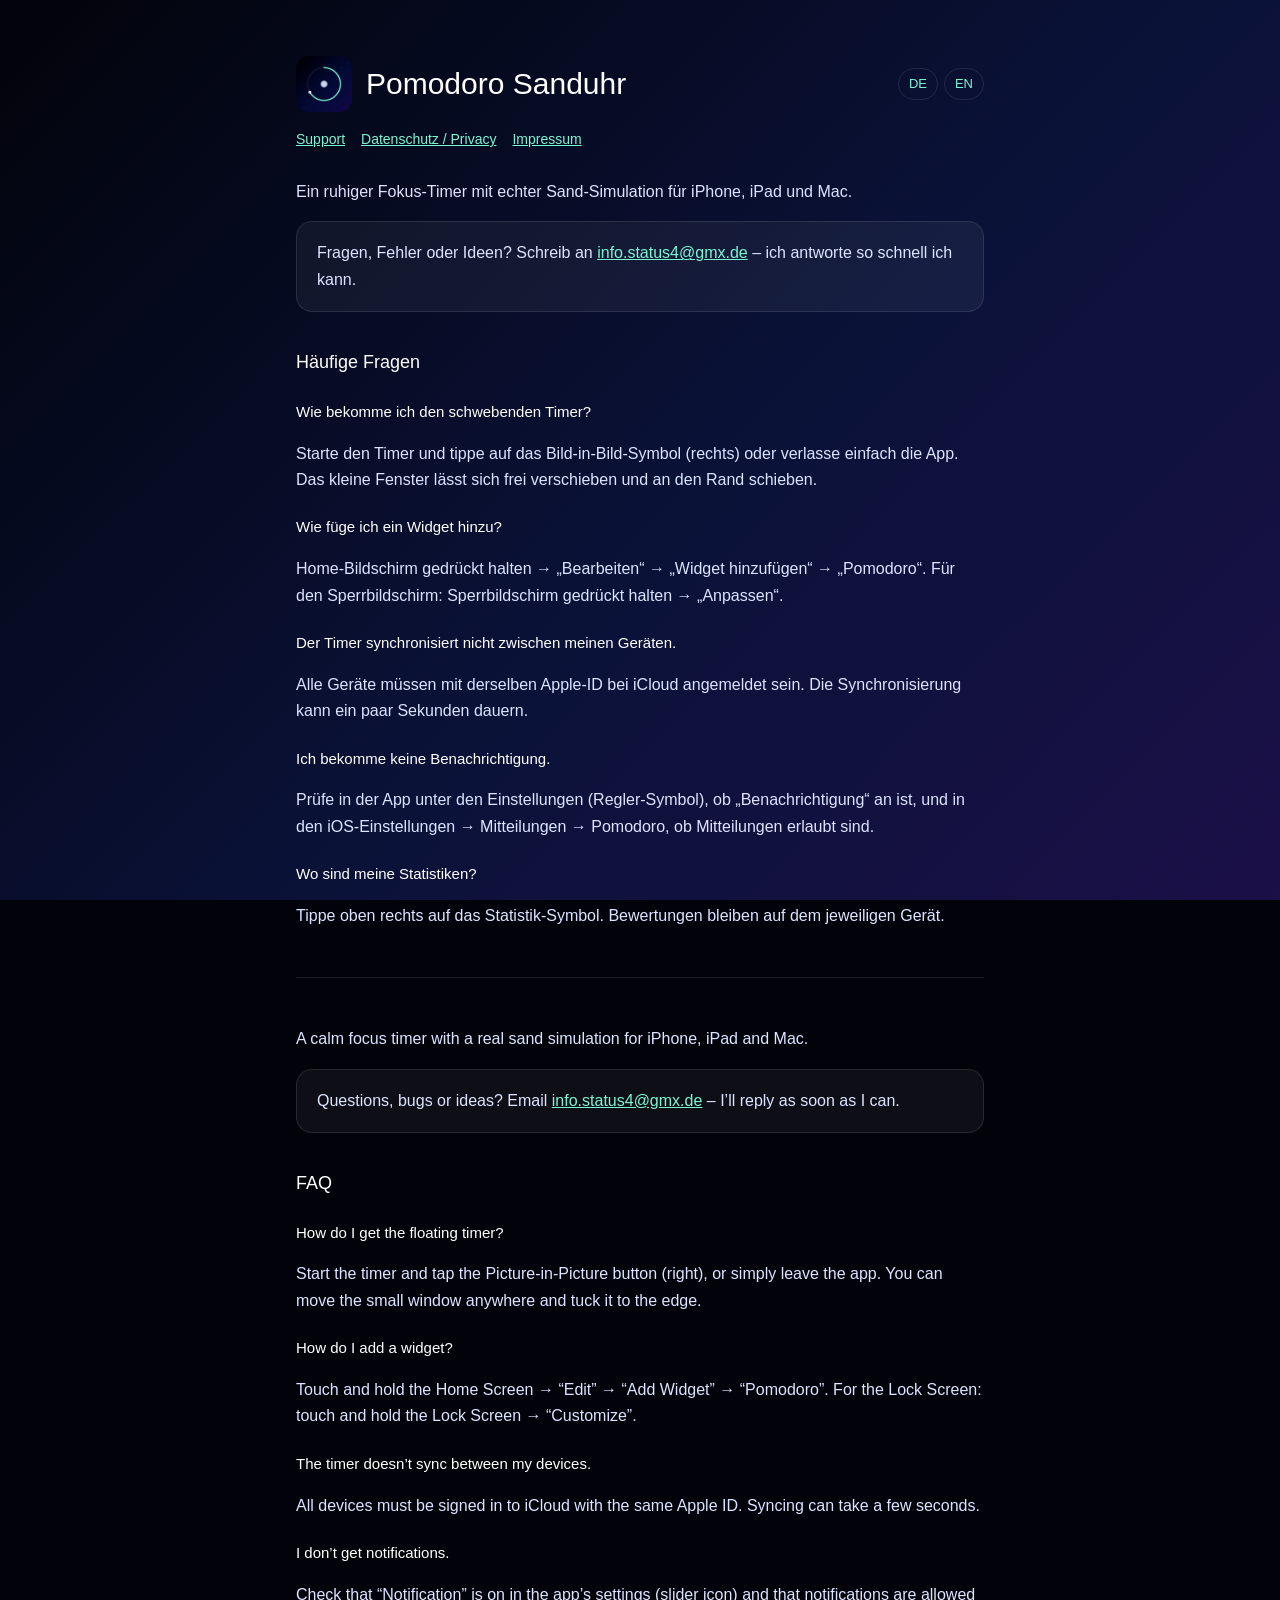
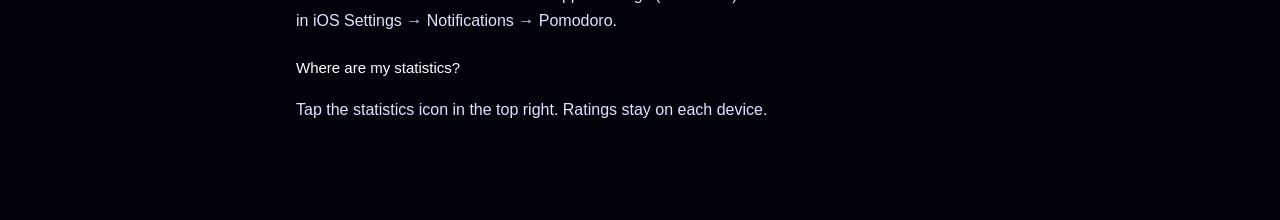
==== index.html @ d3d76d50 "Support, privacy policy and imprint for Pomodoro Sanduhr Co-Authored-By: Claude Opus 5.5 <noreply@an" ====
<!doctype html>
<html lang="de">
<head>
<meta charset="utf-8">
<meta name="viewport" content="width=device-width,initial-scale=1">
<title>Pomodoro Sanduhr – Support</title>
<link rel="stylesheet" href="style.css">
</head>
<body>
<main>
<header><img src="icon.png" alt=""><h1>Pomodoro Sanduhr</h1><span class="lang"><a href="#de">DE</a><a href="#en">EN</a></span></header>
<nav><a href="index.html">Support</a><a href="privacy.html">Datenschutz / Privacy</a><a href="impressum.html">Impressum</a></nav>

<section id="de">
<p>Ein ruhiger Fokus-Timer mit echter Sand-Simulation für iPhone, iPad und Mac.</p>
<div class="card">Fragen, Fehler oder Ideen? Schreib an <a href="mailto:info.status4@gmx.de">info.status4@gmx.de</a> – ich antworte so schnell ich kann.</div>

<h2>Häufige Fragen</h2>
<h3>Wie bekomme ich den schwebenden Timer?</h3>
<p>Starte den Timer und tippe auf das Bild-in-Bild-Symbol (rechts) oder verlasse einfach die App. Das kleine Fenster lässt sich frei verschieben und an den Rand schieben.</p>
<h3>Wie füge ich ein Widget hinzu?</h3>
<p>Home-Bildschirm gedrückt halten → „Bearbeiten“ → „Widget hinzufügen“ → „Pomodoro“. Für den Sperrbildschirm: Sperrbildschirm gedrückt halten → „Anpassen“.</p>
<h3>Der Timer synchronisiert nicht zwischen meinen Geräten.</h3>
<p>Alle Geräte müssen mit derselben Apple-ID bei iCloud angemeldet sein. Die Synchronisierung kann ein paar Sekunden dauern.</p>
<h3>Ich bekomme keine Benachrichtigung.</h3>
<p>Prüfe in der App unter den Einstellungen (Regler-Symbol), ob „Benachrichtigung“ an ist, und in den iOS-Einstellungen → Mitteilungen → Pomodoro, ob Mitteilungen erlaubt sind.</p>
<h3>Wo sind meine Statistiken?</h3>
<p>Tippe oben rechts auf das Statistik-Symbol. Bewertungen bleiben auf dem jeweiligen Gerät.</p>
</section>

<hr>

<section id="en" lang="en">
<p>A calm focus timer with a real sand simulation for iPhone, iPad and Mac.</p>
<div class="card">Questions, bugs or ideas? Email <a href="mailto:info.status4@gmx.de">info.status4@gmx.de</a> – I’ll reply as soon as I can.</div>
<h2>FAQ</h2>
<h3>How do I get the floating timer?</h3>
<p>Start the timer and tap the Picture-in-Picture button (right), or simply leave the app. You can move the small window anywhere and tuck it to the edge.</p>
<h3>How do I add a widget?</h3>
<p>Touch and hold the Home Screen → “Edit” → “Add Widget” → “Pomodoro”. For the Lock Screen: touch and hold the Lock Screen → “Customize”.</p>
<h3>The timer doesn’t sync between my devices.</h3>
<p>All devices must be signed in to iCloud with the same Apple ID. Syncing can take a few seconds.</p>
<h3>I don’t get notifications.</h3>
<p>Check that “Notification” is on in the app’s settings (slider icon) and that notifications are allowed in iOS Settings → Notifications → Pomodoro.</p>
<h3>Where are my statistics?</h3>
<p>Tap the statistics icon in the top right. Ratings stay on each device.</p>
</section>
</main>
</body>
</html>
---- style.css ----
:root{--bg1:#02030a;--bg2:#0a1238;--bg3:#1b1048;--text:#dde4ff;--muted:#9aa3c7;--accent:#7cf5d3;--card:rgba(255,255,255,.05);--line:rgba(255,255,255,.1)}
*{box-sizing:border-box}
html{background:var(--bg1)}
body{margin:0;min-height:100vh;color:var(--text);font:16px/1.65 -apple-system,BlinkMacSystemFont,"SF Pro Text","Helvetica Neue",sans-serif;
  background:linear-gradient(135deg,var(--bg1),var(--bg2) 55%,var(--bg3)) fixed}
main{max-width:720px;margin:0 auto;padding:56px 16px 80px}
header{display:flex;align-items:center;gap:14px;margin-bottom:28px}
header img{width:56px;height:56px;border-radius:13px}
h1{font-weight:300;font-size:30px;margin:0;color:#fff}
h2{font-weight:500;font-size:18px;margin:36px 0 8px;color:#fff}
h3{font-weight:500;font-size:15px;margin:22px 0 4px;color:#fff}
p,li{color:var(--text)}
.muted{color:var(--muted);font-size:14px}
a{color:var(--accent)}
.card{background:var(--card);border:1px solid var(--line);border-radius:16px;padding:18px 20px;margin:16px 0}
nav{display:flex;gap:16px;flex-wrap:wrap;margin:-12px 0 28px;font-size:14px}
.lang{display:inline-flex;gap:6px;margin-left:auto}
.lang a{padding:4px 10px;border:1px solid var(--line);border-radius:99px;text-decoration:none;font-size:13px}
hr{border:0;border-top:1px solid var(--line);margin:48px 0}
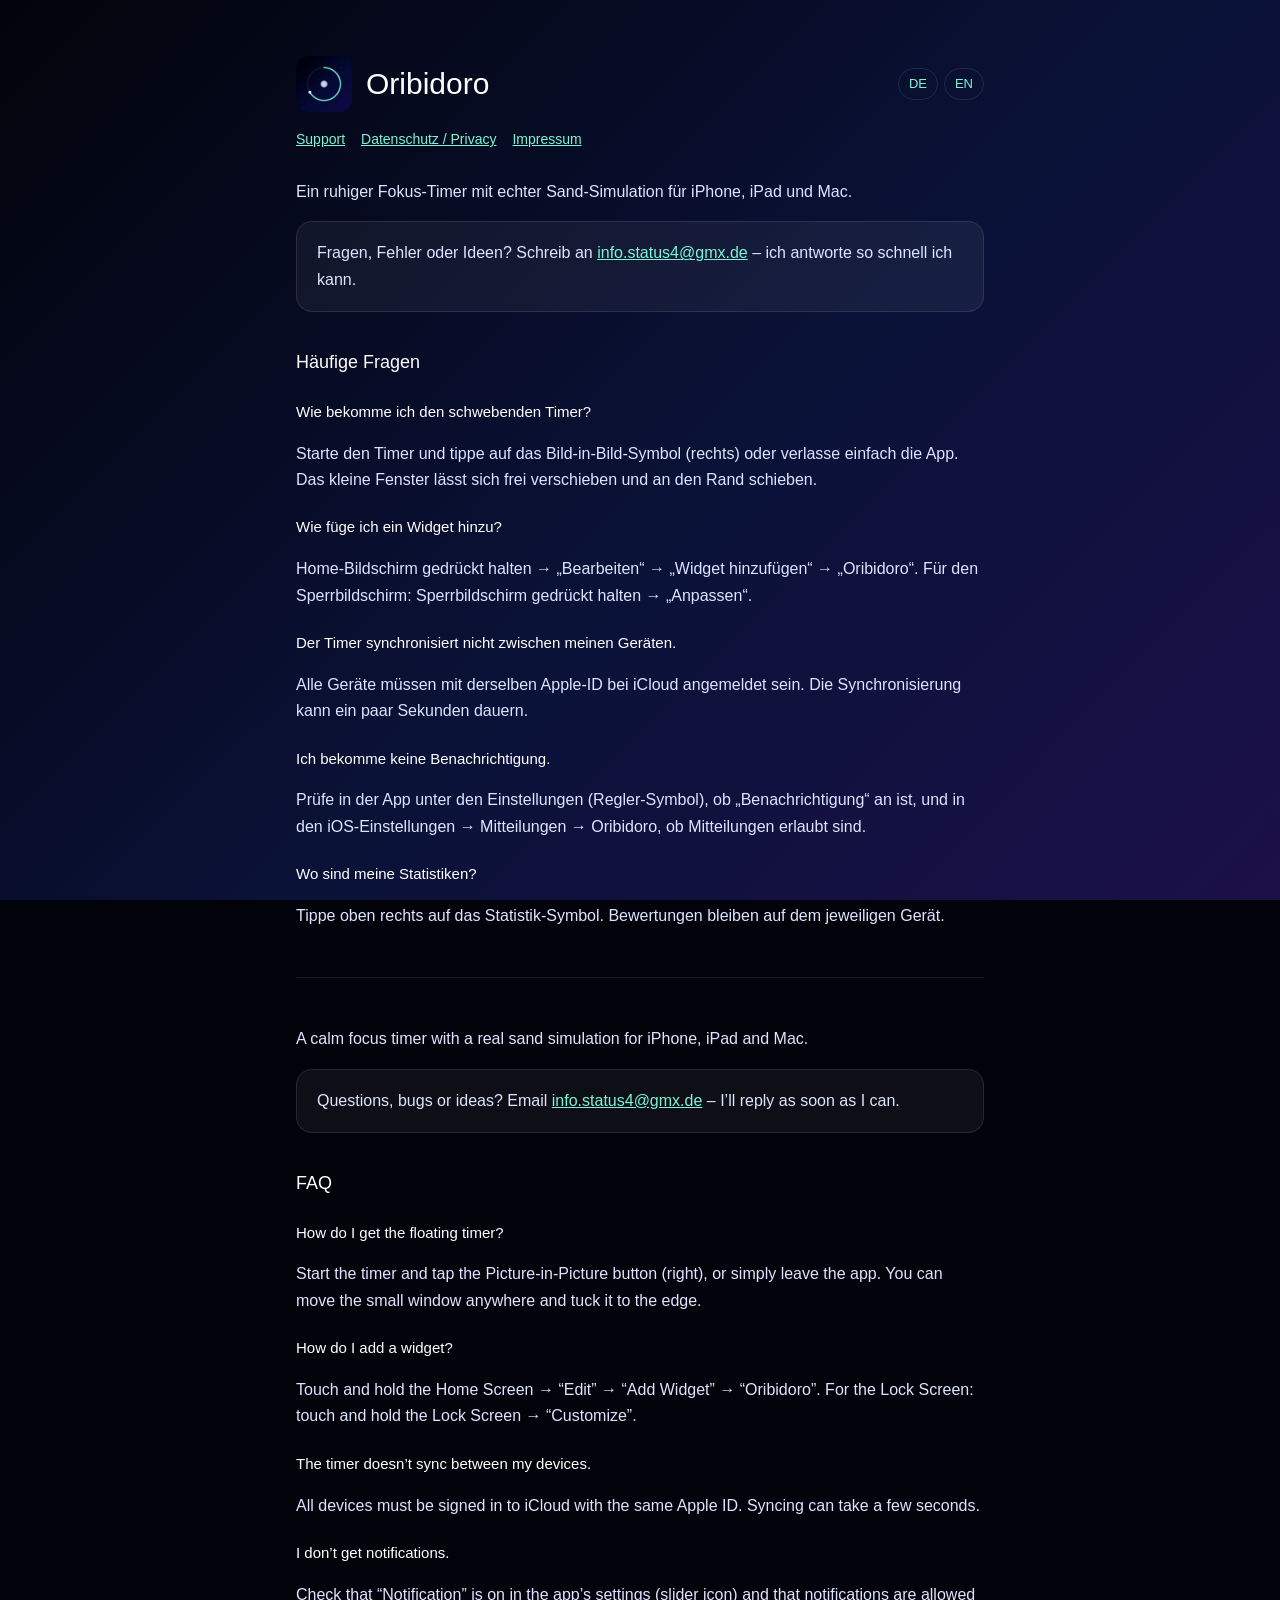
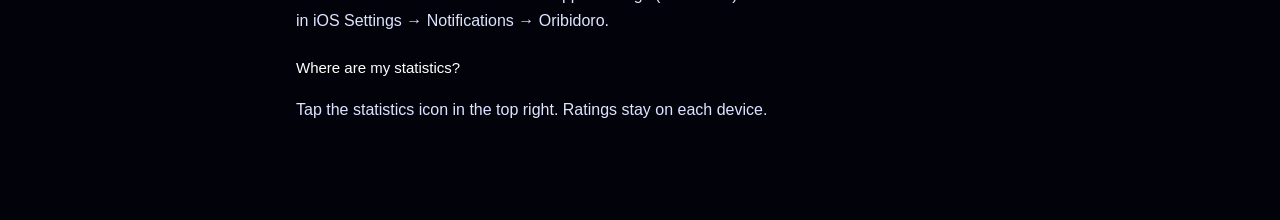
==== commit 16450ee7: "Rename app to Oribidoro Co-Authored-By: Claude Opus 5.5 <noreply@anthropic.com>" ====
--- a/index.html
+++ b/index.html
@@ -3,12 +3,12 @@
 <head>
 <meta charset="utf-8">
 <meta name="viewport" content="width=device-width,initial-scale=1">
-<title>Pomodoro Sanduhr – Support</title>
+<title>Oribidoro – Support</title>
 <link rel="stylesheet" href="style.css">
 </head>
 <body>
 <main>
-<header><img src="icon.png" alt=""><h1>Pomodoro Sanduhr</h1><span class="lang"><a href="#de">DE</a><a href="#en">EN</a></span></header>
+<header><img src="icon.png" alt=""><h1>Oribidoro</h1><span class="lang"><a href="#de">DE</a><a href="#en">EN</a></span></header>
 <nav><a href="index.html">Support</a><a href="privacy.html">Datenschutz / Privacy</a><a href="impressum.html">Impressum</a></nav>
 
 <section id="de">
@@ -19,11 +19,11 @@
 <h3>Wie bekomme ich den schwebenden Timer?</h3>
 <p>Starte den Timer und tippe auf das Bild-in-Bild-Symbol (rechts) oder verlasse einfach die App. Das kleine Fenster lässt sich frei verschieben und an den Rand schieben.</p>
 <h3>Wie füge ich ein Widget hinzu?</h3>
-<p>Home-Bildschirm gedrückt halten → „Bearbeiten“ → „Widget hinzufügen“ → „Pomodoro“. Für den Sperrbildschirm: Sperrbildschirm gedrückt halten → „Anpassen“.</p>
+<p>Home-Bildschirm gedrückt halten → „Bearbeiten“ → „Widget hinzufügen“ → „Oribidoro“. Für den Sperrbildschirm: Sperrbildschirm gedrückt halten → „Anpassen“.</p>
 <h3>Der Timer synchronisiert nicht zwischen meinen Geräten.</h3>
 <p>Alle Geräte müssen mit derselben Apple-ID bei iCloud angemeldet sein. Die Synchronisierung kann ein paar Sekunden dauern.</p>
 <h3>Ich bekomme keine Benachrichtigung.</h3>
-<p>Prüfe in der App unter den Einstellungen (Regler-Symbol), ob „Benachrichtigung“ an ist, und in den iOS-Einstellungen → Mitteilungen → Pomodoro, ob Mitteilungen erlaubt sind.</p>
+<p>Prüfe in der App unter den Einstellungen (Regler-Symbol), ob „Benachrichtigung“ an ist, und in den iOS-Einstellungen → Mitteilungen → Oribidoro, ob Mitteilungen erlaubt sind.</p>
 <h3>Wo sind meine Statistiken?</h3>
 <p>Tippe oben rechts auf das Statistik-Symbol. Bewertungen bleiben auf dem jeweiligen Gerät.</p>
 </section>
@@ -37,11 +37,11 @@
 <h3>How do I get the floating timer?</h3>
 <p>Start the timer and tap the Picture-in-Picture button (right), or simply leave the app. You can move the small window anywhere and tuck it to the edge.</p>
 <h3>How do I add a widget?</h3>
-<p>Touch and hold the Home Screen → “Edit” → “Add Widget” → “Pomodoro”. For the Lock Screen: touch and hold the Lock Screen → “Customize”.</p>
+<p>Touch and hold the Home Screen → “Edit” → “Add Widget” → “Oribidoro”. For the Lock Screen: touch and hold the Lock Screen → “Customize”.</p>
 <h3>The timer doesn’t sync between my devices.</h3>
 <p>All devices must be signed in to iCloud with the same Apple ID. Syncing can take a few seconds.</p>
 <h3>I don’t get notifications.</h3>
-<p>Check that “Notification” is on in the app’s settings (slider icon) and that notifications are allowed in iOS Settings → Notifications → Pomodoro.</p>
+<p>Check that “Notification” is on in the app’s settings (slider icon) and that notifications are allowed in iOS Settings → Notifications → Oribidoro.</p>
 <h3>Where are my statistics?</h3>
 <p>Tap the statistics icon in the top right. Ratings stay on each device.</p>
 </section>
